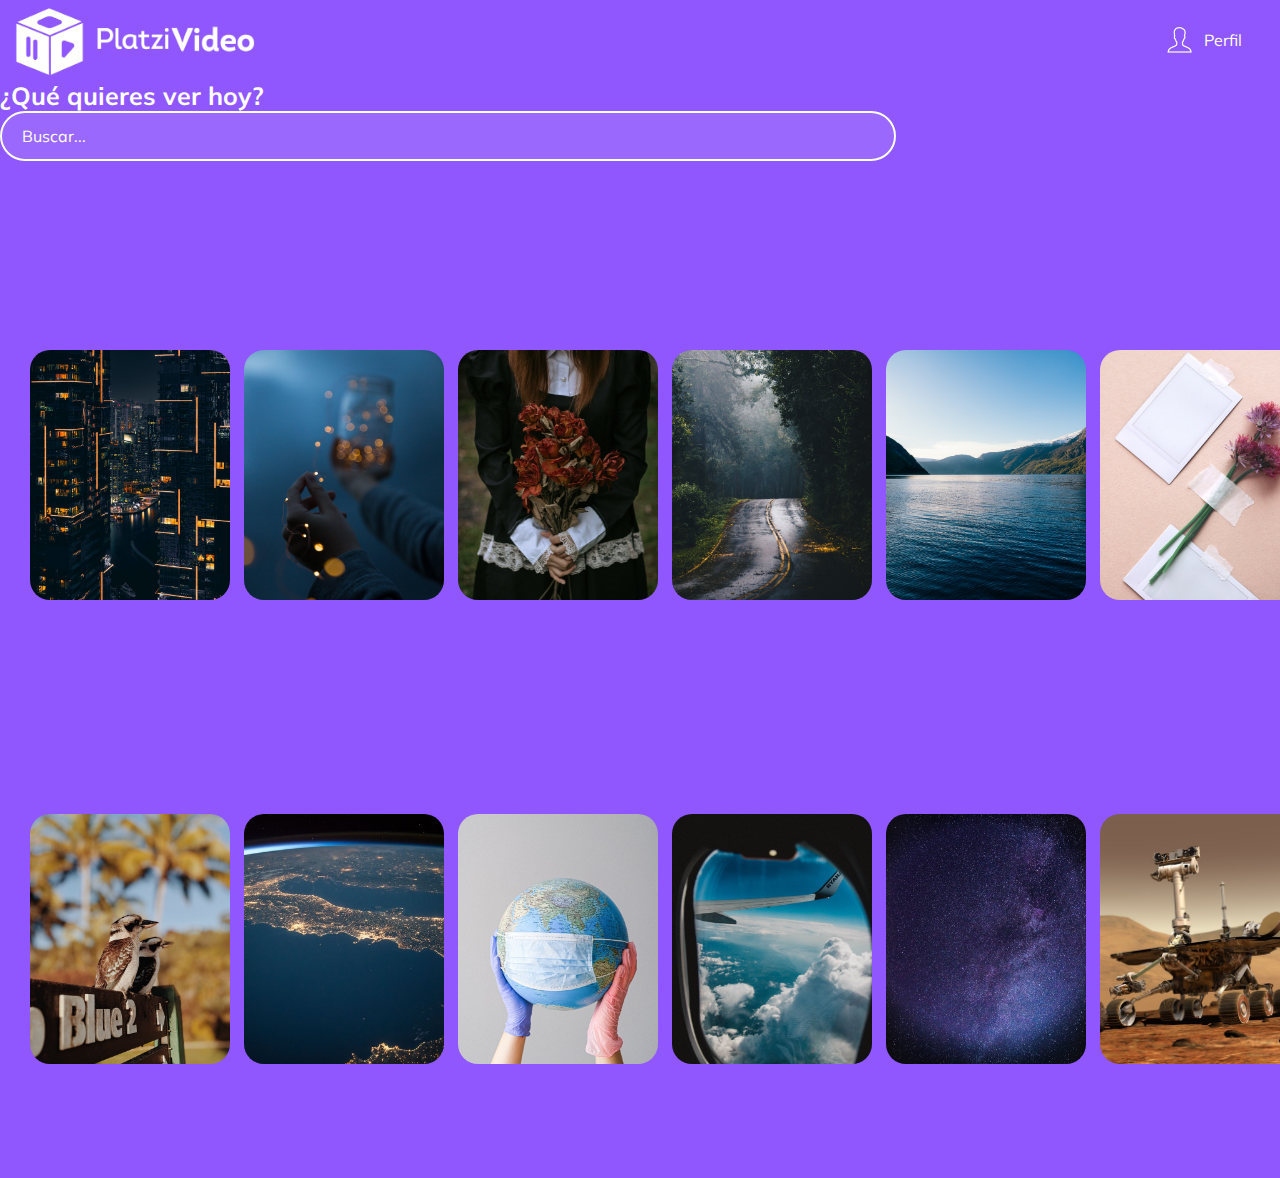
==== html/index.html @ a166f6c9 "first commit" ====
<!DOCTYPE html>
<html lang="en">
  <head>
    <meta charset="UTF-8">
    <meta http-equiv="X-UA-Compatible" content="IE=edge">
    <meta name="viewport" content="width=device-width, initial-scale=1.0">
    <title>Document</title>
    <link rel="stylesheet" href="../css/frontend.css">
    <link rel="preconnect" href="https://fonts.googleapis.com">
    <link href="https://fonts.googleapis.com/css2?family=Mulish:wght@300;500;600&amp;display=swap" rel="stylesheet">
  </head>
  <body></body>
  <header class="header"><img class="header__img" src="../images/logo-platzi-video-BW2.png">
    <div class="header__menu">
      <div class="header__menu--profile"><img src="../images/icons8-usuario-30.png" alt="">
        <p>Perfil</p>
      </div>
      <div class="lista">
        <ul>
          <li><a href="/">Cuenta</a></li>
          <li><a href="/">Cerrar sesión</a></li>
        </ul>
      </div>
    </div>
  </header>
  <section class="main">
    <h2 class="main__title">¿Qué quieres ver hoy?</h2>
    <input class="input" type="text" placeholder="Buscar...">
  </section>
  <section class="carousel">
    <div class="carousel__container">
      <div class="carousel-item"><img class="carousel-item__img" src="../images/edificios.jpg" alt="imagen de cielo"/>
        <div class="carousel-item__details">
          <div><img src="../images/play.png" alt="play"/><img src="../images/mas.png" alt="mas"/></div>
          <p class="carousel-item__details--title">Titulo descriptivo</p>
          <p class="carousel-item__details--subtitle">2019 16+ 114minutos</p>
        </div>
      </div>
      <div class="carousel-item"><img class="carousel-item__img" src="../images/erase.jpg" alt="imagen de libreta"/>
        <div class="carousel-item__details">
          <div><img src="../images/play.png" alt="play"/><img src="../images/mas.png" alt="mas"/></div>
          <p class="carousel-item__details--title">Titulo descriptivo</p>
          <p class="carousel-item__details--subtitle">2019 16+ 114minutos</p>
        </div>
      </div>
      <div class="carousel-item"><img class="carousel-item__img" src="../images/her.jpg" alt="imagen de alberca"/>
        <div class="carousel-item__details">
          <div><img src="../images/play.png" alt="play"/><img src="../images/mas.png" alt="mas"/></div>
          <p class="carousel-item__details--title">Titulo descriptivo</p>
          <p class="carousel-item__details--subtitle">2019 16+ 114minutos</p>
        </div>
      </div>
      <div class="carousel-item"><img class="carousel-item__img" src="../images/street.jpg" alt="imagen de tijeras"/>
        <div class="carousel-item__details">
          <div><img src="../images/play.png" alt="play"/><img src="../images/mas.png" alt="mas"/></div>
          <p class="carousel-item__details--title">Titulo descriptivo</p>
          <p class="carousel-item__details--subtitle">2019 16+ 114minutos</p>
        </div>
      </div>
      <div class="carousel-item"><img class="carousel-item__img" src="../images/montain.jpg" alt="imagen de montañas"/>
        <div class="carousel-item__details">
          <div><img src="../images/play.png" alt="play"/><img src="../images/mas.png" alt="mas"/></div>
          <p class="carousel-item__details--title">Titulo descriptivo</p>
          <p class="carousel-item__details--subtitle">2019 16+ 114minutos</p>
        </div>
      </div>
      <div class="carousel-item"><img class="carousel-item__img" src="../images/flowers.jpg" alt="imagen de flores"/>
        <div class="carousel-item__details">
          <div><img src="../images/play.png" alt="play"/><img src="../images/mas.png" alt="mas"/></div>
          <p class="carousel-item__details--title">Titulo descriptivo</p>
          <p class="carousel-item__details--subtitle">2019 16+ 114minutos</p>
        </div>
      </div>
      <div class="carousel-item"><img class="carousel-item__img" src="../images/street&amp;building.jpg" alt="imagen de edificio nordico"/>
        <div class="carousel-item__details">
          <div><img src="../images/play.png" alt="play"/><img src="../images/mas.png" alt="mas"/></div>
          <p class="carousel-item__details--title">Titulo descriptivo</p>
          <p class="carousel-item__details--subtitle">2019 16+ 114minutos</p>
        </div>
      </div>
    </div>
  </section>
  <section class="carousel">
    <div class="carousel__container">
      <div class="carousel-item"><img class="carousel-item__img" src="../images/bluetooth.jpg" alt="imagen de cielo"/>
        <div class="carousel-item__details">
          <div><img src="../images/play.png" alt="play"/><img src="../images/mas.png" alt="mas"/></div>
          <p class="carousel-item__details--title">Titulo descriptivo</p>
          <p class="carousel-item__details--subtitle">2019 16+ 114minutos</p>
        </div>
      </div>
      <div class="carousel-item"><img class="carousel-item__img" src="../images/italy.jpg" alt="imagen de libreta"/>
        <div class="carousel-item__details">
          <div><img src="../images/play.png" alt="play"/><img src="../images/mas.png" alt="mas"/></div>
          <p class="carousel-item__details--title">Titulo descriptivo</p>
          <p class="carousel-item__details--subtitle">2019 16+ 114minutos</p>
        </div>
      </div>
      <div class="carousel-item"><img class="carousel-item__img" src="../images/mask.jpg" alt="imagen de alberca"/>
        <div class="carousel-item__details">
          <div><img src="../images/play.png" alt="play"/><img src="../images/mas.png" alt="mas"/></div>
          <p class="carousel-item__details--title">Titulo descriptivo</p>
          <p class="carousel-item__details--subtitle">2019 16+ 114minutos</p>
        </div>
      </div>
      <div class="carousel-item"><img class="carousel-item__img" src="../images/plane.jpg" alt="imagen de tijeras"/>
        <div class="carousel-item__details">
          <div><img src="../images/play.png" alt="play"/><img src="../images/mas.png" alt="mas"/></div>
          <p class="carousel-item__details--title">Titulo descriptivo</p>
          <p class="carousel-item__details--subtitle">2019 16+ 114minutos</p>
        </div>
      </div>
      <div class="carousel-item"><img class="carousel-item__img" src="../images/stars.jpg" alt="imagen de montañas"/>
        <div class="carousel-item__details">
          <div><img src="../images/play.png" alt="play"/><img src="../images/mas.png" alt="mas"/></div>
          <p class="carousel-item__details--title">Titulo descriptivo</p>
          <p class="carousel-item__details--subtitle">2019 16+ 114minutos</p>
        </div>
      </div>
      <div class="carousel-item"><img class="carousel-item__img" src="../images/whale.jpg" alt="imagen de flores"/>
        <div class="carousel-item__details">
          <div><img src="../images/play.png" alt="play"/><img src="../images/mas.png" alt="mas"/></div>
          <p class="carousel-item__details--title">Titulo descriptivo</p>
          <p class="carousel-item__details--subtitle">2019 16+ 114minutos</p>
        </div>
      </div>
      <div class="carousel-item"><img class="carousel-item__img" src="../images/sicsors.jpg" alt="imagen de edificio nordico"/>
        <div class="carousel-item__details">
          <div><img src="../images/play.png" alt="play"/><img src="../images/mas.png" alt="mas"/></div>
          <p class="carousel-item__details--title">Titulo descriptivo</p>
          <p class="carousel-item__details--subtitle">2019 16+ 114minutos</p>
        </div>
      </div>
    </div>
  </section>
</html>
---- css/frontend.css ----
* {
  margin: 0;
  -webkit-box-sizing: border-box;
          box-sizing: border-box;
}

body {
  background-color: #8f57fd;
  font-family: "Mulish", sans-serif;
}

.header {
  background-color: #8f57fd;
  width: 100%;
  height: 80px;
  display: -webkit-box;
  display: -ms-flexbox;
  display: flex;
  -webkit-box-pack: justify;
      -ms-flex-pack: justify;
          justify-content: space-between;
  -webkit-box-align: center;
      -ms-flex-align: center;
          align-items: center;
}

.header__img {
  margin-top: 3px;
  margin-left: 10px;
  width: 250px;
}

.header__menu {
  margin-right: 30px;
}
.header__menu--profile {
  display: -webkit-box;
  display: -ms-flexbox;
  display: flex;
  margin-right: 8px;
  -webkit-box-align: center;
      -ms-flex-align: center;
          align-items: center;
  color: #ffffff;
}
.header__menu--profile img {
  margin-right: 10px;
}
.header__menu ul {
  display: none;
  list-style: none;
  padding: 0;
  position: absolute;
  width: 100px;
  text-align: right;
  margin: 0px 0px 0px -14px;
}
.header__menu li {
  margin: 10px 0px;
}
.header__menu li a {
  text-decoration: none;
  color: #ffffff;
}
.header__menu li a:hover {
  text-decoration: underline;
}
.header__menu:hover ul, .header__menu ul:hover {
  display: block;
}

.main {
  height: 170px;
}
.main__title {
  color: #ffffff;
  font-size: 25px;
}

.input {
  background-color: rgba(255, 255, 255, 0.1);
  border: 2px solid #ffffff;
  border-radius: 25px;
  color: #ffffff;
  font-family: "Mulish", sans-serif;
  font-size: 16px;
  height: 50px;
  padding: 0px 20px;
  width: 70%;
  outline: none;
}

::-webkit-input-placeholder {
  color: #ffffff;
}

::-moz-placeholder {
  color: #ffffff;
}

:-ms-input-placeholder {
  color: #ffffff;
}

::-ms-input-placeholder {
  color: #ffffff;
}

::placeholder {
  color: #ffffff;
}

::-webkit-scrollbar {
  display: none;
}

.carousel {
  width: 100%;
  overflow: scroll;
  padding: 30px;
  position: relative;
}
.carousel__container {
  white-space: nowrap;
  margin: 70px 0px;
  padding-bottom: 10px;
}
.carousel-item {
  background-color: palevioletred;
  width: 200px;
  height: 250px;
  border-radius: 20px;
  overflow: hidden;
  margin-right: 10px;
  display: inline-block;
  cursor: pointer;
  -webkit-transition: 450ms all;
  transition: 450ms all;
  -webkit-transform-origin: center left;
          transform-origin: center left;
  position: relative;
}
.carousel-item:hover ~ .carousel-item {
  -webkit-transform: translate3d(100px, 0, 0);
          transform: translate3d(100px, 0, 0);
}
.carousel__container:hover .carousel-item {
  opacity: 0.3;
}
.carousel__container:hover .carousel-item:hover {
  -webkit-transform: scale(1.5);
          transform: scale(1.5);
  opacity: 1;
}
.carousel-item__img {
  width: 200px;
  height: 250px;
  -o-object-fit: cover;
     object-fit: cover;
}
.carousel-item__details {
  background: -webkit-gradient(linear, left bottom, left top, from(rgba(0, 0, 0, 0.9)), to(rgba(0, 0, 0, 0)));
  background: linear-gradient(to top, rgba(0, 0, 0, 0.9) 0%, rgba(0, 0, 0, 0) 100%);
  font-size: 10px;
  opacity: 0;
  -webkit-transition: 450ms opacity;
  transition: 450ms opacity;
  padding: 180px 10px 10px 10px;
  position: absolute;
  top: 0px;
  left: 0;
  right: 0;
  bottom: 0;
}
.carousel-item__details div img {
  width: 25px;
}
.carousel-item__details p {
  color: #ffffff;
}
.carousel-item__details:hover {
  opacity: 1;
}
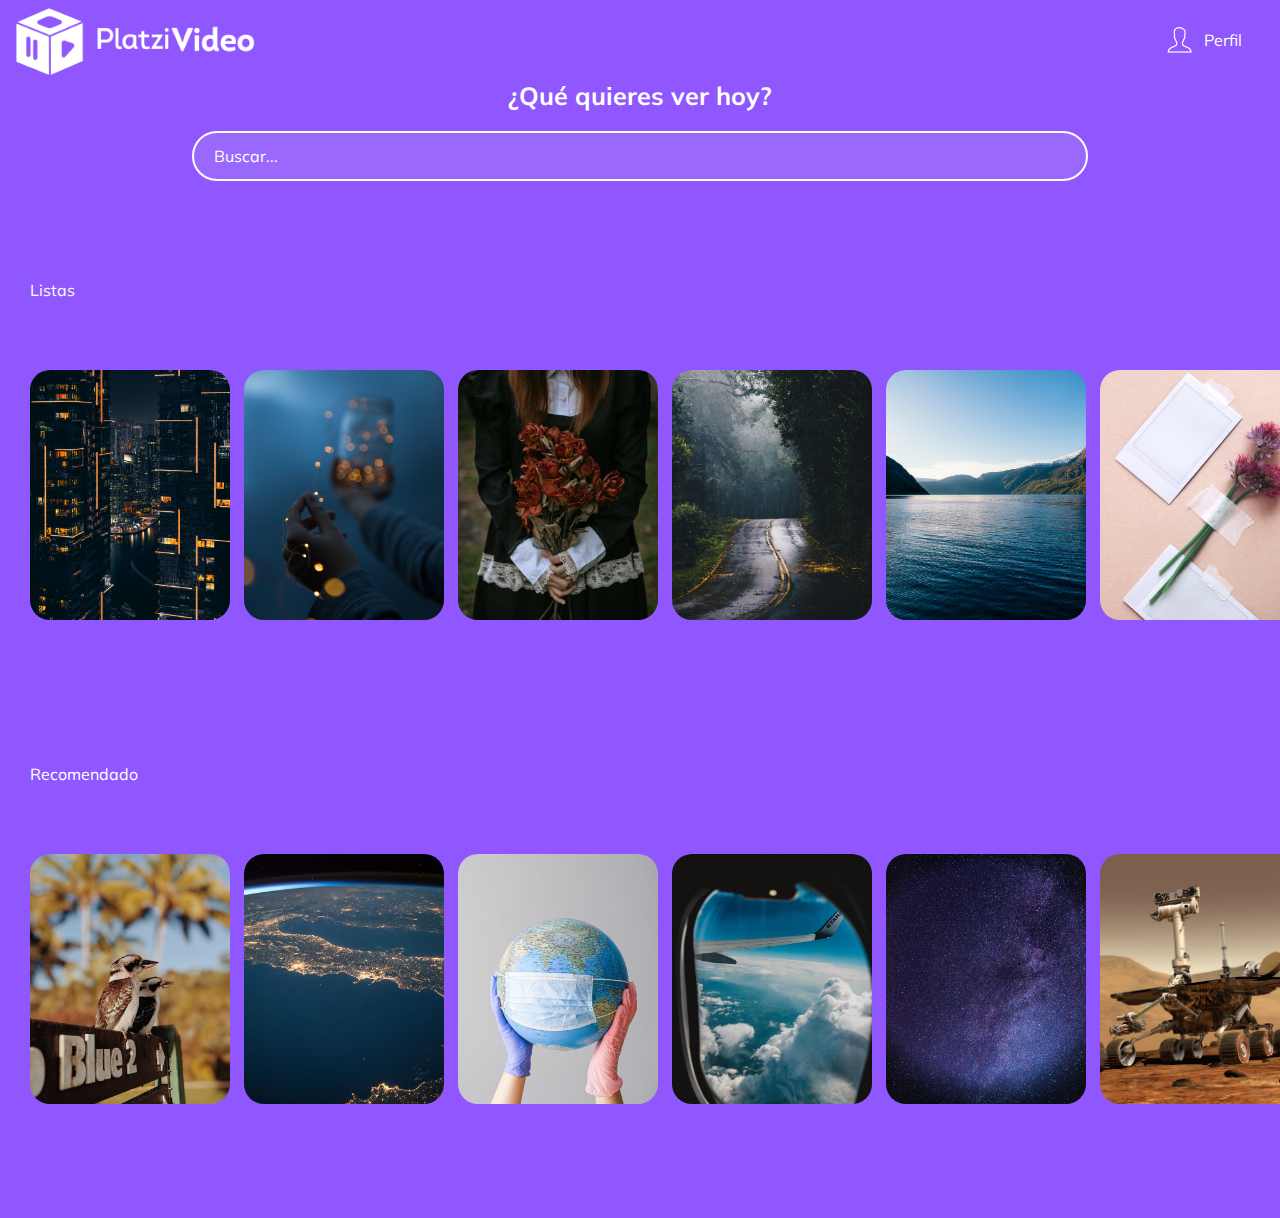
==== commit 39847f70: "center" ====
--- a/html/index.html
+++ b/html/index.html
@@ -27,7 +27,7 @@
     <h2 class="main__title">¿Qué quieres ver hoy?</h2>
     <input class="input" type="text" placeholder="Buscar...">
   </section>
-  <section class="carousel">
+  <section class="carousel"><span>Listas</span>
     <div class="carousel__container">
       <div class="carousel-item"><img class="carousel-item__img" src="../images/edificios.jpg" alt="imagen de cielo"/>
         <div class="carousel-item__details">
@@ -80,7 +80,7 @@
       </div>
     </div>
   </section>
-  <section class="carousel">
+  <section class="carousel"><span>Recomendado</span>
     <div class="carousel__container">
       <div class="carousel-item"><img class="carousel-item__img" src="../images/bluetooth.jpg" alt="imagen de cielo"/>
         <div class="carousel-item__details">
--- a/css/frontend.css
+++ b/css/frontend.css
@@ -71,13 +71,35 @@
 
 .main {
   height: 170px;
+  -webkit-box-pack: center;
+      -ms-flex-pack: center;
+          justify-content: center;
 }
 .main__title {
   color: #ffffff;
   font-size: 25px;
+  margin-bottom: 20px;
+  display: -webkit-box;
+  display: -ms-flexbox;
+  display: flex;
+  -webkit-box-orient: vertical;
+  -webkit-box-direction: normal;
+      -ms-flex-direction: column;
+          flex-direction: column;
+  -webkit-box-pack: center;
+      -ms-flex-pack: center;
+          justify-content: center;
+  -webkit-box-align: center;
+      -ms-flex-align: center;
+          align-items: center;
 }
 
 .input {
+  display: -webkit-box;
+  display: -ms-flexbox;
+  display: flex;
+  -ms-grid-column-align: center;
+      justify-self: center;
   background-color: rgba(255, 255, 255, 0.1);
   border: 2px solid #ffffff;
   border-radius: 25px;
@@ -85,6 +107,7 @@
   font-family: "Mulish", sans-serif;
   font-size: 16px;
   height: 50px;
+  margin: 0 auto;
   padding: 0px 20px;
   width: 70%;
   outline: none;
@@ -119,6 +142,9 @@
   overflow: scroll;
   padding: 30px;
   position: relative;
+}
+.carousel span {
+  color: #ffffff;
 }
 .carousel__container {
   white-space: nowrap;
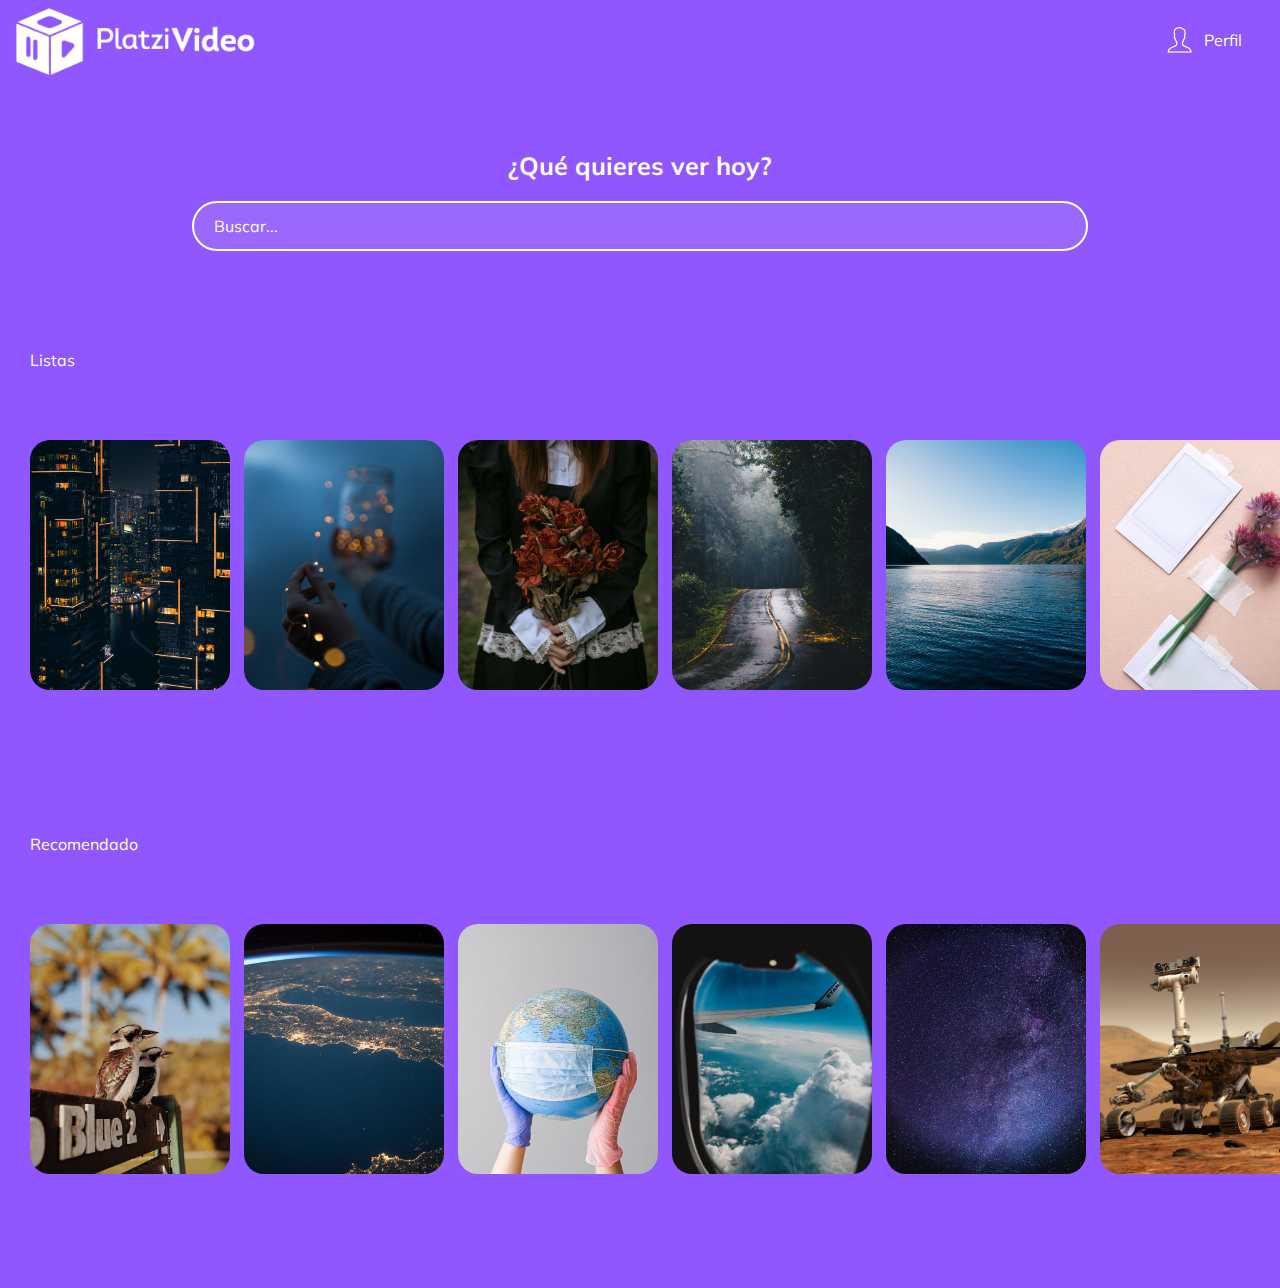
==== commit e2fe8d7d: "fin de proyecto y la pantalla de inicio de siesión" ====
--- a/html/index.html
+++ b/html/index.html
@@ -10,9 +10,9 @@
     <link href="https://fonts.googleapis.com/css2?family=Mulish:wght@300;500;600&amp;display=swap" rel="stylesheet">
   </head>
   <body></body>
-  <header class="header"><img class="header__img" src="../images/logo-platzi-video-BW2.png">
+  <header class="header__purpura"><img class="header__img" src="../images/logo-platzi-video-BW2.png"/>
     <div class="header__menu">
-      <div class="header__menu--profile"><img src="../images/icons8-usuario-30.png" alt="">
+      <div class="header__menu--profile"><img src="../images/icons8-usuario-30.png" alt=""/>
         <p>Perfil</p>
       </div>
       <div class="lista">
--- a/css/frontend.css
+++ b/css/frontend.css
@@ -9,8 +9,23 @@
   font-family: "Mulish", sans-serif;
 }
 
-.header {
+.header__purpura {
   background-color: #8f57fd;
+  width: 100%;
+  height: 80px;
+  display: -webkit-box;
+  display: -ms-flexbox;
+  display: flex;
+  -webkit-box-pack: justify;
+      -ms-flex-pack: justify;
+          justify-content: space-between;
+  -webkit-box-align: center;
+      -ms-flex-align: center;
+          align-items: center;
+}
+
+.header__verde {
+  background-color: #21c08b;
   width: 100%;
   height: 80px;
   display: -webkit-box;
@@ -70,6 +85,7 @@
 }
 
 .main {
+  margin-top: 70px;
   height: 170px;
   -webkit-box-pack: center;
       -ms-flex-pack: center;
@@ -206,4 +222,154 @@
 }
 .carousel-item__details:hover {
   opacity: 1;
+}
+
+.login {
+  background: -webkit-gradient(linear, left top, left bottom, from(#21c08b), to(#8f57fd));
+  background: linear-gradient(#21c08b, #8f57fd);
+  display: -webkit-box;
+  display: -ms-flexbox;
+  display: flex;
+  -webkit-box-align: center;
+      -ms-flex-align: center;
+          align-items: center;
+  -webkit-box-pack: center;
+      -ms-flex-pack: center;
+          justify-content: center;
+  -webkit-box-orient: vertical;
+  -webkit-box-direction: normal;
+      -ms-flex-direction: column;
+          flex-direction: column;
+  padding: 0px 30px;
+  min-height: calc(80vh - 200px);
+  min-width: 30%;
+}
+.login__container {
+  background-color: rgba(255, 255, 255, 0.1);
+  border: 2px solid #ffffff;
+  border-radius: 40px;
+  color: #ffffff;
+  padding: 60px 68px 40px;
+  min-height: 700px;
+  width: 400px;
+  display: -webkit-box;
+  display: -ms-flexbox;
+  display: flex;
+  -webkit-box-orient: vertical;
+  -webkit-box-direction: normal;
+      -ms-flex-direction: column;
+          flex-direction: column;
+  -ms-flex-pack: distribute;
+      justify-content: space-around;
+}
+.login__container--form {
+  display: -webkit-box;
+  display: -ms-flexbox;
+  display: flex;
+  -webkit-box-orient: vertical;
+  -webkit-box-direction: normal;
+      -ms-flex-direction: column;
+          flex-direction: column;
+}
+.login__container--form label {
+  font-size: 14px;
+}
+.login__container--remember-me {
+  color: #ffffff;
+  display: -webkit-box;
+  display: -ms-flexbox;
+  display: flex;
+  -webkit-box-pack: justify;
+      -ms-flex-pack: justify;
+          justify-content: space-between;
+  margin-top: 10px;
+}
+.login__container--remember-me span {
+  margin-left: 5px;
+}
+.login__container--remember-me a {
+  color: #ffffff;
+  font-size: 14px;
+  text-decoration: none;
+}
+.login__container--remember-me a:hover {
+  text-decoration: underline;
+}
+.login__container--social-media > div {
+  display: -webkit-box;
+  display: -ms-flexbox;
+  display: flex;
+  -webkit-box-align: center;
+      -ms-flex-align: center;
+          align-items: center;
+  font-size: 14px;
+  margin-bottom: 10px;
+}
+.login__container--social-media > div > img {
+  width: 30px;
+  margin-right: 10px;
+}
+.login__container--register {
+  font-size: 14px;
+}
+.login__container--register a {
+  font-size: 17px;
+  text-decoration: none;
+  color: #ffffff;
+  margin-left: 5px;
+  font-weight: bold;
+}
+.login__container--register a:hover {
+  text-decoration: underline;
+}
+
+.input__login {
+  background-color: transparent;
+  border-bottom: 2px solid #ffffff;
+  border-top: 0px;
+  border-left: 0px;
+  border-right: 0px;
+  font-size: 16px;
+  font-family: "Mulish", sans-serif;
+  margin-bottom: 20px;
+  padding: 0px 20px;
+  outline: none;
+  color: #ffffff;
+  height: 50px;
+}
+
+.button {
+  background-color: rgba(255, 255, 255, 0.2);
+  border: none;
+  border-radius: 25px;
+  color: #ffffff;
+  cursor: pointer;
+  font-size: 16px;
+  font-weight: bold;
+  font-family: "Mulish", sans-serif;
+  height: 50px;
+  letter-spacing: 1px;
+  margin: 10px 0px;
+}
+
+.footer {
+  display: -webkit-box;
+  display: -ms-flexbox;
+  display: flex;
+  -webkit-box-align: center;
+      -ms-flex-align: center;
+          align-items: center;
+  height: 100px;
+  width: 100%;
+  background-color: #8f57fd;
+}
+.footer a {
+  color: #ffffff;
+  cursor: pointer;
+  font-size: 14px;
+  padding-left: 30px;
+  text-decoration: none;
+}
+.footer a:hover {
+  text-decoration: underline;
 }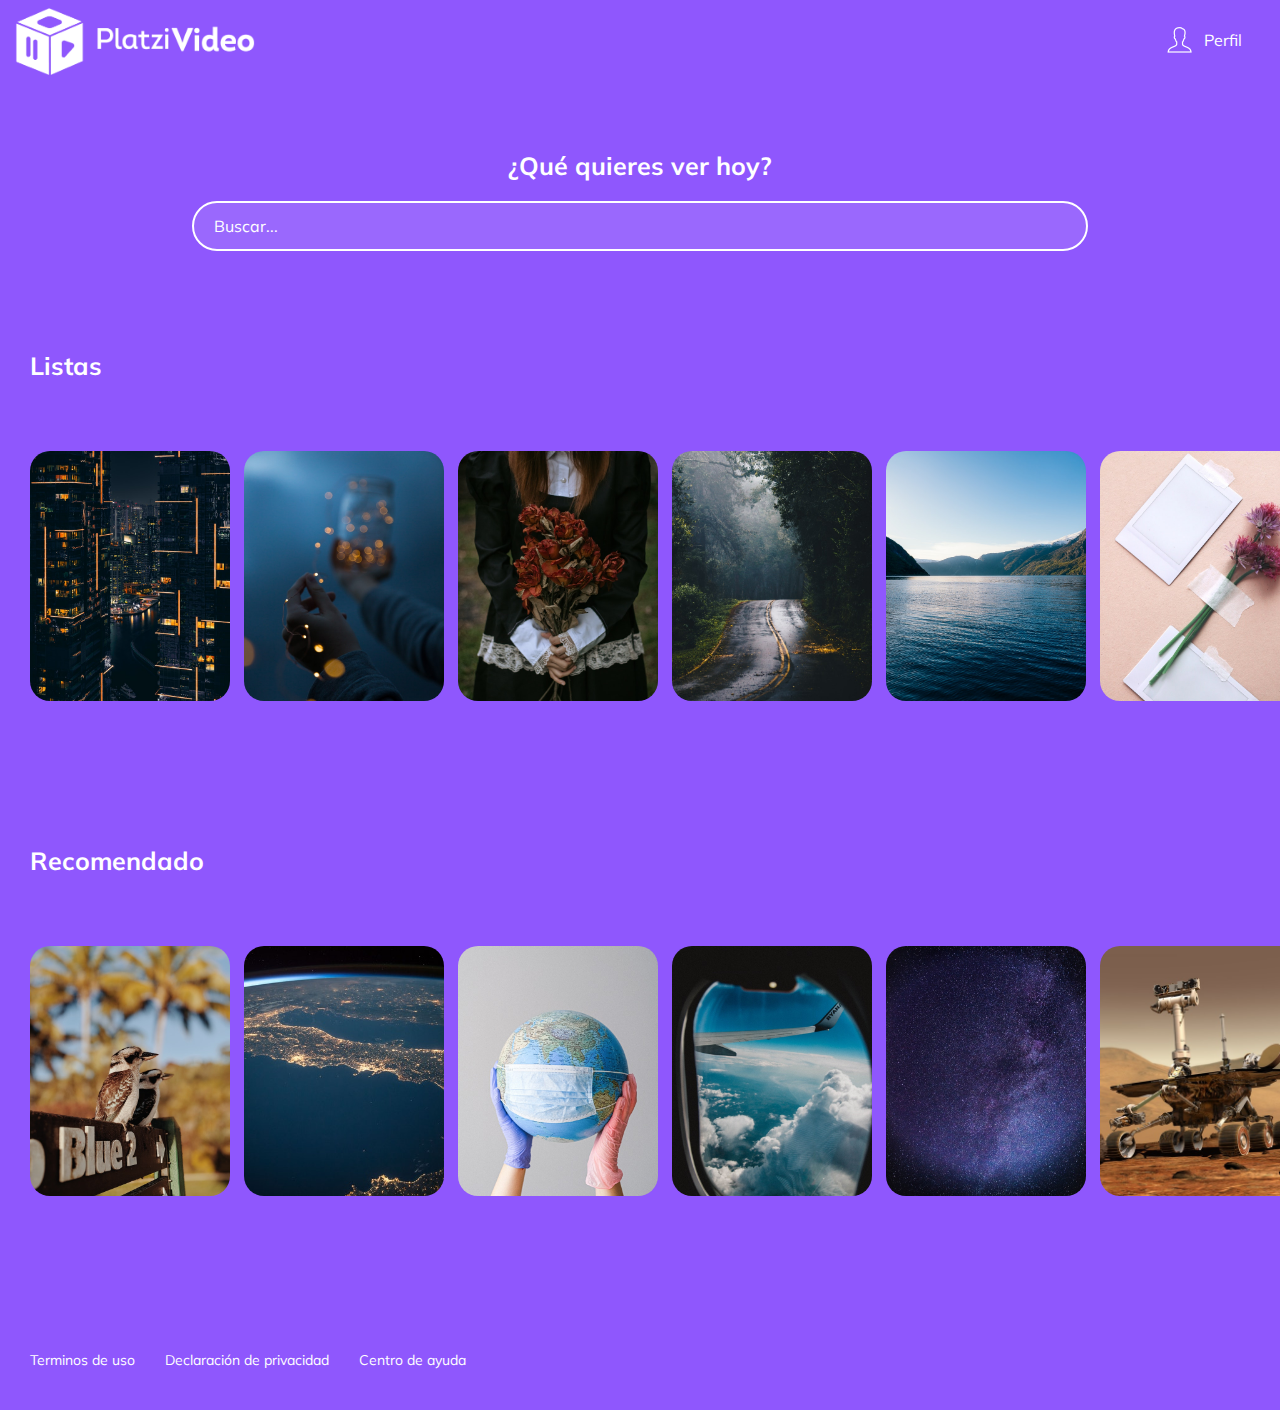
==== commit 76d35e1e: "finalizacion y creacion de pagina not found" ====
--- a/html/index.html
+++ b/html/index.html
@@ -4,21 +4,21 @@
     <meta charset="UTF-8">
     <meta http-equiv="X-UA-Compatible" content="IE=edge">
     <meta name="viewport" content="width=device-width, initial-scale=1.0">
-    <title>Document</title>
+    <title>Platzi Video</title>
     <link rel="stylesheet" href="../css/frontend.css">
     <link rel="preconnect" href="https://fonts.googleapis.com">
     <link href="https://fonts.googleapis.com/css2?family=Mulish:wght@300;500;600&amp;display=swap" rel="stylesheet">
   </head>
   <body></body>
-  <header class="header__purpura"><img class="header__img" src="../images/logo-platzi-video-BW2.png"/>
+  <header class="header header__purpura"><img class="header__img" tabindex="0" src="../images/logo-platzi-video-BW2.png"/>
     <div class="header__menu">
       <div class="header__menu--profile"><img src="../images/icons8-usuario-30.png" alt=""/>
         <p>Perfil</p>
       </div>
       <div class="lista">
         <ul>
-          <li><a href="/">Cuenta</a></li>
-          <li><a href="/">Cerrar sesión</a></li>
+          <li><a href="./not-found.html">Cuenta</a></li>
+          <li><a href="./login.html">Cerrar sesión</a></li>
         </ul>
       </div>
     </div>
@@ -27,7 +27,8 @@
     <h2 class="main__title">¿Qué quieres ver hoy?</h2>
     <input class="input" type="text" placeholder="Buscar...">
   </section>
-  <section class="carousel"><span>Listas</span>
+  <section class="carousel">
+    <h2>Listas</h2>
     <div class="carousel__container">
       <div class="carousel-item"><img class="carousel-item__img" src="../images/edificios.jpg" alt="imagen de cielo"/>
         <div class="carousel-item__details">
@@ -80,7 +81,8 @@
       </div>
     </div>
   </section>
-  <section class="carousel"><span>Recomendado</span>
+  <section class="carousel">
+    <h2>Recomendado</h2>
     <div class="carousel__container">
       <div class="carousel-item"><img class="carousel-item__img" src="../images/bluetooth.jpg" alt="imagen de cielo"/>
         <div class="carousel-item__details">
@@ -133,4 +135,5 @@
       </div>
     </div>
   </section>
+  <footer class="footer"><a href="./not-found.html">Terminos de uso</a><a href="./not-found.html">Declaración de privacidad</a><a href="./not-found.html">Centro de ayuda</a></footer>
 </html>--- a/css/frontend.css
+++ b/css/frontend.css
@@ -1,3 +1,5 @@
+/* Media Queries Mixin
+**********************/
 * {
   margin: 0;
   -webkit-box-sizing: border-box;
@@ -37,6 +39,9 @@
   -webkit-box-align: center;
       -ms-flex-align: center;
           align-items: center;
+}
+.header__verde .header__menu--profile {
+  display: none;
 }
 
 .header__img {
@@ -149,18 +154,18 @@
   color: #ffffff;
 }
 
-::-webkit-scrollbar {
-  display: none;
-}
-
+/*::-webkit-scrollbar{
+    display: none;
+}*/
 .carousel {
   width: 100%;
   overflow: scroll;
   padding: 30px;
   position: relative;
 }
-.carousel span {
-  color: #ffffff;
+.carousel h2 {
+  color: #ffffff;
+  font-size: 25px;
 }
 .carousel__container {
   white-space: nowrap;
@@ -282,10 +287,14 @@
   -webkit-box-pack: justify;
       -ms-flex-pack: justify;
           justify-content: space-between;
+  -webkit-box-align: center;
+      -ms-flex-align: center;
+          align-items: center;
   margin-top: 10px;
 }
 .login__container--remember-me span {
-  margin-left: 5px;
+  margin: 0px 6px;
+  font-size: 16px;
 }
 .login__container--remember-me a {
   color: #ffffff;
@@ -312,14 +321,14 @@
 .login__container--register {
   font-size: 14px;
 }
-.login__container--register a {
+.login__container--register-link, .iniciar-sesion {
   font-size: 17px;
   text-decoration: none;
   color: #ffffff;
   margin-left: 5px;
   font-weight: bold;
 }
-.login__container--register a:hover {
+.login__container--register-link:hover, .iniciar-sesion:hover {
   text-decoration: underline;
 }
 
@@ -339,6 +348,16 @@
 }
 
 .button {
+  display: -webkit-box;
+  display: -ms-flexbox;
+  display: flex;
+  -webkit-box-pack: center;
+      -ms-flex-pack: center;
+          justify-content: center;
+  -webkit-box-align: center;
+      -ms-flex-align: center;
+          align-items: center;
+  text-decoration: none;
   background-color: rgba(255, 255, 255, 0.2);
   border: none;
   border-radius: 25px;
@@ -372,4 +391,120 @@
 }
 .footer a:hover {
   text-decoration: underline;
+}
+
+.iniciar-sesion {
+  display: inline-block;
+  margin: 0 auto;
+}
+
+@media only screen and (max-width: 600px) {
+  .login__container {
+    background-color: transparent;
+    border: none;
+    padding: 0px;
+    width: 100%;
+  }
+
+  .footer {
+    -webkit-box-align: start;
+        -ms-flex-align: start;
+            align-items: flex-start;
+    -webkit-box-orient: vertical;
+    -webkit-box-direction: normal;
+        -ms-flex-direction: column;
+            flex-direction: column;
+  }
+}
+.log-404 {
+  background: -webkit-gradient(linear, left top, left bottom, from(#21c08b), to(#8f57fd));
+  background: linear-gradient(#21c08b, #8f57fd);
+  display: -webkit-box;
+  display: -ms-flexbox;
+  display: flex;
+  -webkit-box-align: center;
+      -ms-flex-align: center;
+          align-items: center;
+  -webkit-box-pack: center;
+      -ms-flex-pack: center;
+          justify-content: center;
+  -webkit-box-orient: vertical;
+  -webkit-box-direction: normal;
+      -ms-flex-direction: column;
+          flex-direction: column;
+  padding: 0px 30px;
+  height: 400px;
+  min-width: 30%;
+}
+.log-404__container {
+  background-color: rgba(255, 255, 255, 0.1);
+  border: 2px solid #ffffff;
+  border-radius: 40px;
+  color: #ffffff;
+  padding: 60px 68px 40px;
+  min-height: 300px;
+  width: 400px;
+  display: -webkit-box;
+  display: -ms-flexbox;
+  display: flex;
+  -webkit-box-orient: vertical;
+  -webkit-box-direction: normal;
+      -ms-flex-direction: column;
+          flex-direction: column;
+  -ms-flex-pack: distribute;
+      justify-content: space-around;
+}
+
+.text {
+  text-align: center;
+  margin-top: 56px;
+  color: #fff;
+  font-size: 1em;
+  font-family: sans-serif;
+  text-transform: uppercase;
+}
+
+.animated {
+  -webkit-animation-duration: 2.5s;
+          animation-duration: 2.5s;
+  -webkit-animation-fill-mode: both;
+          animation-fill-mode: both;
+  -webkit-animation-iteration-count: infinite;
+          animation-iteration-count: infinite;
+}
+
+@-webkit-keyframes pulse {
+  0% {
+    -webkit-transform: scale(1);
+            transform: scale(1);
+  }
+  50% {
+    -webkit-transform: scale(1.1);
+            transform: scale(1.1);
+  }
+  100% {
+    -webkit-transform: scale(1);
+            transform: scale(1);
+  }
+}
+
+@keyframes pulse {
+  0% {
+    -webkit-transform: scale(1);
+            transform: scale(1);
+  }
+  50% {
+    -webkit-transform: scale(1.1);
+            transform: scale(1.1);
+  }
+  100% {
+    -webkit-transform: scale(1);
+            transform: scale(1);
+  }
+}
+.pulse {
+  -webkit-animation-name: pulse;
+          animation-name: pulse;
+  -webkit-animation-duration: 1s;
+          animation-duration: 1s;
 }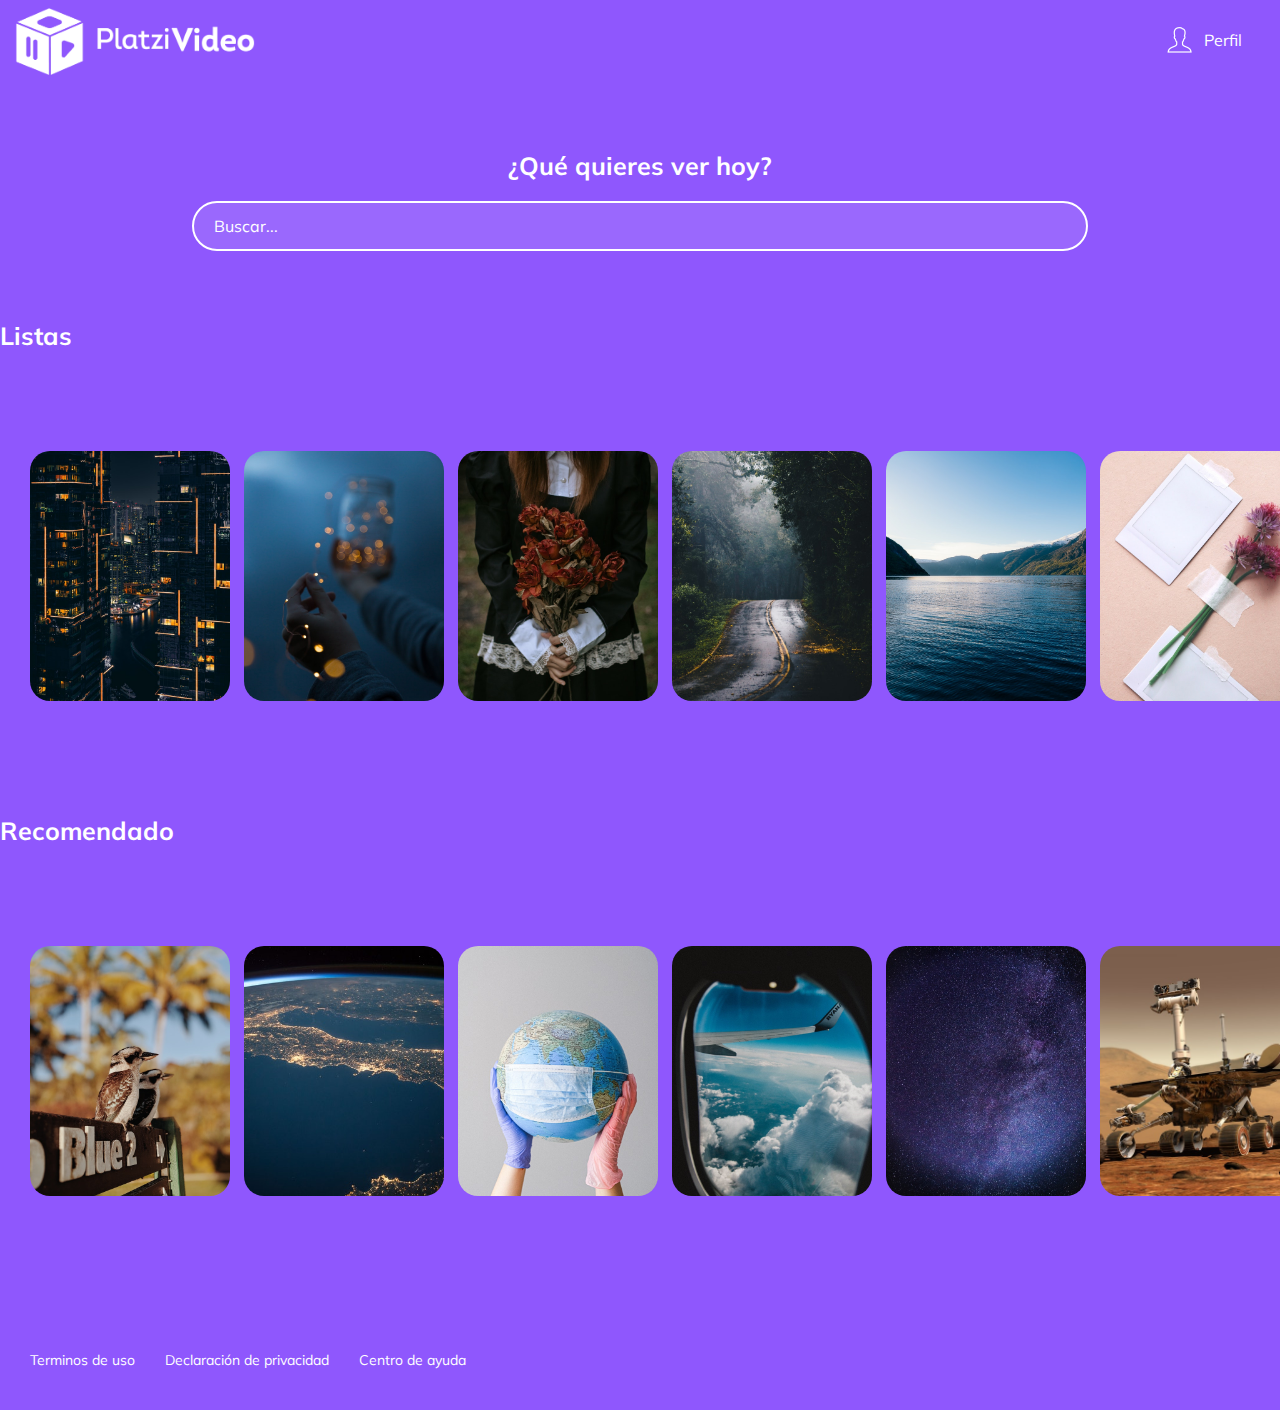
==== commit bef0aa9d: "programacion del boton atras y error del main" ====
--- a/html/index.html
+++ b/html/index.html
@@ -1,5 +1,5 @@
 <!DOCTYPE html>
-<html lang="en">
+<html lang="es">
   <head>
     <meta charset="UTF-8">
     <meta http-equiv="X-UA-Compatible" content="IE=edge">
@@ -9,131 +9,132 @@
     <link rel="preconnect" href="https://fonts.googleapis.com">
     <link href="https://fonts.googleapis.com/css2?family=Mulish:wght@300;500;600&amp;display=swap" rel="stylesheet">
   </head>
-  <body></body>
-  <header class="header header__purpura"><img class="header__img" tabindex="0" src="../images/logo-platzi-video-BW2.png"/>
-    <div class="header__menu">
-      <div class="header__menu--profile"><img src="../images/icons8-usuario-30.png" alt=""/>
-        <p>Perfil</p>
-      </div>
-      <div class="lista">
-        <ul>
-          <li><a href="./not-found.html">Cuenta</a></li>
-          <li><a href="./login.html">Cerrar sesión</a></li>
-        </ul>
-      </div>
-    </div>
-  </header>
-  <section class="main">
-    <h2 class="main__title">¿Qué quieres ver hoy?</h2>
-    <input class="input" type="text" placeholder="Buscar...">
-  </section>
-  <section class="carousel">
-    <h2>Listas</h2>
-    <div class="carousel__container">
-      <div class="carousel-item"><img class="carousel-item__img" src="../images/edificios.jpg" alt="imagen de cielo"/>
-        <div class="carousel-item__details">
-          <div><img src="../images/play.png" alt="play"/><img src="../images/mas.png" alt="mas"/></div>
-          <p class="carousel-item__details--title">Titulo descriptivo</p>
-          <p class="carousel-item__details--subtitle">2019 16+ 114minutos</p>
+  <body class="pricipal">
+    <header class="header header__purpura"><img class="header__img" tabindex="0" src="../images/logo-platzi-video-BW2.png"/>
+      <div class="header__menu">
+        <div class="header__menu--profile"><img src="../images/icons8-usuario-30.png" alt=""/>
+          <p>Perfil</p>
+        </div>
+        <div class="lista">
+          <ul>
+            <li><a href="./not-found.html">Cuenta</a></li>
+            <li><a href="./login.html">Cerrar sesión</a></li>
+          </ul>
         </div>
       </div>
-      <div class="carousel-item"><img class="carousel-item__img" src="../images/erase.jpg" alt="imagen de libreta"/>
-        <div class="carousel-item__details">
-          <div><img src="../images/play.png" alt="play"/><img src="../images/mas.png" alt="mas"/></div>
-          <p class="carousel-item__details--title">Titulo descriptivo</p>
-          <p class="carousel-item__details--subtitle">2019 16+ 114minutos</p>
+    </header>
+    <section class="main">
+      <h2 class="main__title">¿Qué quieres ver hoy?</h2>
+      <input class="input" type="text" placeholder="Buscar...">
+    </section>
+    <h2 class="title">Listas</h2>
+    <section class="carousel">
+      <div class="carousel__container">
+        <div class="carousel-item"><img class="carousel-item__img" src="../images/edificios.jpg" alt="imagen de cielo"/>
+          <div class="carousel-item__details">
+            <div><img src="../images/play.png" alt="play"/><img src="../images/mas.png" alt="mas"/></div>
+            <p class="carousel-item__details--title">Titulo descriptivo</p>
+            <p class="carousel-item__details--subtitle">2019 16+ 114 minutos</p>
+          </div>
+        </div>
+        <div class="carousel-item"><img class="carousel-item__img" src="../images/erase.jpg" alt="imagen de libreta"/>
+          <div class="carousel-item__details">
+            <div><img src="../images/play.png" alt="play"/><img src="../images/mas.png" alt="mas"/></div>
+            <p class="carousel-item__details--title">Titulo descriptivo</p>
+            <p class="carousel-item__details--subtitle">2019 16+ 114 minutos</p>
+          </div>
+        </div>
+        <div class="carousel-item"><img class="carousel-item__img" src="../images/her.jpg" alt="imagen de alberca"/>
+          <div class="carousel-item__details">
+            <div><img src="../images/play.png" alt="play"/><img src="../images/mas.png" alt="mas"/></div>
+            <p class="carousel-item__details--title">Titulo descriptivo</p>
+            <p class="carousel-item__details--subtitle">2019 16+ 114 minutos</p>
+          </div>
+        </div>
+        <div class="carousel-item"><img class="carousel-item__img" src="../images/street.jpg" alt="imagen de tijeras"/>
+          <div class="carousel-item__details">
+            <div><img src="../images/play.png" alt="play"/><img src="../images/mas.png" alt="mas"/></div>
+            <p class="carousel-item__details--title">Titulo descriptivo</p>
+            <p class="carousel-item__details--subtitle">2019 16+ 114 minutos</p>
+          </div>
+        </div>
+        <div class="carousel-item"><img class="carousel-item__img" src="../images/montain.jpg" alt="imagen de montañas"/>
+          <div class="carousel-item__details">
+            <div><img src="../images/play.png" alt="play"/><img src="../images/mas.png" alt="mas"/></div>
+            <p class="carousel-item__details--title">Titulo descriptivo</p>
+            <p class="carousel-item__details--subtitle">2019 16+ 114 minutos</p>
+          </div>
+        </div>
+        <div class="carousel-item"><img class="carousel-item__img" src="../images/flowers.jpg" alt="imagen de flores"/>
+          <div class="carousel-item__details">
+            <div><img src="../images/play.png" alt="play"/><img src="../images/mas.png" alt="mas"/></div>
+            <p class="carousel-item__details--title">Titulo descriptivo</p>
+            <p class="carousel-item__details--subtitle">2019 16+ 114 minutos</p>
+          </div>
+        </div>
+        <div class="carousel-item"><img class="carousel-item__img" src="../images/street&amp;building.jpg" alt="imagen de edificio nordico"/>
+          <div class="carousel-item__details">
+            <div><img src="../images/play.png" alt="play"/><img src="../images/mas.png" alt="mas"/></div>
+            <p class="carousel-item__details--title">Titulo descriptivo</p>
+            <p class="carousel-item__details--subtitle">2019 16+ 114 minutos</p>
+          </div>
         </div>
       </div>
-      <div class="carousel-item"><img class="carousel-item__img" src="../images/her.jpg" alt="imagen de alberca"/>
-        <div class="carousel-item__details">
-          <div><img src="../images/play.png" alt="play"/><img src="../images/mas.png" alt="mas"/></div>
-          <p class="carousel-item__details--title">Titulo descriptivo</p>
-          <p class="carousel-item__details--subtitle">2019 16+ 114minutos</p>
+    </section>
+    <h2 class="title">Recomendado</h2>
+    <section class="carousel">
+      <div class="carousel__container">
+        <div class="carousel-item"><img class="carousel-item__img" src="../images/bluetooth.jpg" alt="imagen de cielo"/>
+          <div class="carousel-item__details">
+            <div><img src="../images/play.png" alt="play"/><img src="../images/mas.png" alt="mas"/></div>
+            <p class="carousel-item__details--title">Titulo descriptivo</p>
+            <p class="carousel-item__details--subtitle">2019 16+ 114 minutos</p>
+          </div>
+        </div>
+        <div class="carousel-item"><img class="carousel-item__img" src="../images/italy.jpg" alt="imagen de libreta"/>
+          <div class="carousel-item__details">
+            <div><img src="../images/play.png" alt="play"/><img src="../images/mas.png" alt="mas"/></div>
+            <p class="carousel-item__details--title">Titulo descriptivo</p>
+            <p class="carousel-item__details--subtitle">2019 16+ 114 minutos</p>
+          </div>
+        </div>
+        <div class="carousel-item"><img class="carousel-item__img" src="../images/mask.jpg" alt="imagen de alberca"/>
+          <div class="carousel-item__details">
+            <div><img src="../images/play.png" alt="play"/><img src="../images/mas.png" alt="mas"/></div>
+            <p class="carousel-item__details--title">Titulo descriptivo</p>
+            <p class="carousel-item__details--subtitle">2019 16+ 114 minutos</p>
+          </div>
+        </div>
+        <div class="carousel-item"><img class="carousel-item__img" src="../images/plane.jpg" alt="imagen de tijeras"/>
+          <div class="carousel-item__details">
+            <div><img src="../images/play.png" alt="play"/><img src="../images/mas.png" alt="mas"/></div>
+            <p class="carousel-item__details--title">Titulo descriptivo</p>
+            <p class="carousel-item__details--subtitle">2019 16+ 114 minutos</p>
+          </div>
+        </div>
+        <div class="carousel-item"><img class="carousel-item__img" src="../images/stars.jpg" alt="imagen de montañas"/>
+          <div class="carousel-item__details">
+            <div><img src="../images/play.png" alt="play"/><img src="../images/mas.png" alt="mas"/></div>
+            <p class="carousel-item__details--title">Titulo descriptivo</p>
+            <p class="carousel-item__details--subtitle">2019 16+ 114 minutos</p>
+          </div>
+        </div>
+        <div class="carousel-item"><img class="carousel-item__img" src="../images/whale.jpg" alt="imagen de flores"/>
+          <div class="carousel-item__details">
+            <div><img src="../images/play.png" alt="play"/><img src="../images/mas.png" alt="mas"/></div>
+            <p class="carousel-item__details--title">Titulo descriptivo</p>
+            <p class="carousel-item__details--subtitle">2019 16+ 114 minutos</p>
+          </div>
+        </div>
+        <div class="carousel-item"><img class="carousel-item__img" src="../images/sicsors.jpg" alt="imagen de edificio nordico"/>
+          <div class="carousel-item__details">
+            <div><img src="../images/play.png" alt="play"/><img src="../images/mas.png" alt="mas"/></div>
+            <p class="carousel-item__details--title">Titulo descriptivo</p>
+            <p class="carousel-item__details--subtitle">2019 16+ 114 minutos</p>
+          </div>
         </div>
       </div>
-      <div class="carousel-item"><img class="carousel-item__img" src="../images/street.jpg" alt="imagen de tijeras"/>
-        <div class="carousel-item__details">
-          <div><img src="../images/play.png" alt="play"/><img src="../images/mas.png" alt="mas"/></div>
-          <p class="carousel-item__details--title">Titulo descriptivo</p>
-          <p class="carousel-item__details--subtitle">2019 16+ 114minutos</p>
-        </div>
-      </div>
-      <div class="carousel-item"><img class="carousel-item__img" src="../images/montain.jpg" alt="imagen de montañas"/>
-        <div class="carousel-item__details">
-          <div><img src="../images/play.png" alt="play"/><img src="../images/mas.png" alt="mas"/></div>
-          <p class="carousel-item__details--title">Titulo descriptivo</p>
-          <p class="carousel-item__details--subtitle">2019 16+ 114minutos</p>
-        </div>
-      </div>
-      <div class="carousel-item"><img class="carousel-item__img" src="../images/flowers.jpg" alt="imagen de flores"/>
-        <div class="carousel-item__details">
-          <div><img src="../images/play.png" alt="play"/><img src="../images/mas.png" alt="mas"/></div>
-          <p class="carousel-item__details--title">Titulo descriptivo</p>
-          <p class="carousel-item__details--subtitle">2019 16+ 114minutos</p>
-        </div>
-      </div>
-      <div class="carousel-item"><img class="carousel-item__img" src="../images/street&amp;building.jpg" alt="imagen de edificio nordico"/>
-        <div class="carousel-item__details">
-          <div><img src="../images/play.png" alt="play"/><img src="../images/mas.png" alt="mas"/></div>
-          <p class="carousel-item__details--title">Titulo descriptivo</p>
-          <p class="carousel-item__details--subtitle">2019 16+ 114minutos</p>
-        </div>
-      </div>
-    </div>
-  </section>
-  <section class="carousel">
-    <h2>Recomendado</h2>
-    <div class="carousel__container">
-      <div class="carousel-item"><img class="carousel-item__img" src="../images/bluetooth.jpg" alt="imagen de cielo"/>
-        <div class="carousel-item__details">
-          <div><img src="../images/play.png" alt="play"/><img src="../images/mas.png" alt="mas"/></div>
-          <p class="carousel-item__details--title">Titulo descriptivo</p>
-          <p class="carousel-item__details--subtitle">2019 16+ 114minutos</p>
-        </div>
-      </div>
-      <div class="carousel-item"><img class="carousel-item__img" src="../images/italy.jpg" alt="imagen de libreta"/>
-        <div class="carousel-item__details">
-          <div><img src="../images/play.png" alt="play"/><img src="../images/mas.png" alt="mas"/></div>
-          <p class="carousel-item__details--title">Titulo descriptivo</p>
-          <p class="carousel-item__details--subtitle">2019 16+ 114minutos</p>
-        </div>
-      </div>
-      <div class="carousel-item"><img class="carousel-item__img" src="../images/mask.jpg" alt="imagen de alberca"/>
-        <div class="carousel-item__details">
-          <div><img src="../images/play.png" alt="play"/><img src="../images/mas.png" alt="mas"/></div>
-          <p class="carousel-item__details--title">Titulo descriptivo</p>
-          <p class="carousel-item__details--subtitle">2019 16+ 114minutos</p>
-        </div>
-      </div>
-      <div class="carousel-item"><img class="carousel-item__img" src="../images/plane.jpg" alt="imagen de tijeras"/>
-        <div class="carousel-item__details">
-          <div><img src="../images/play.png" alt="play"/><img src="../images/mas.png" alt="mas"/></div>
-          <p class="carousel-item__details--title">Titulo descriptivo</p>
-          <p class="carousel-item__details--subtitle">2019 16+ 114minutos</p>
-        </div>
-      </div>
-      <div class="carousel-item"><img class="carousel-item__img" src="../images/stars.jpg" alt="imagen de montañas"/>
-        <div class="carousel-item__details">
-          <div><img src="../images/play.png" alt="play"/><img src="../images/mas.png" alt="mas"/></div>
-          <p class="carousel-item__details--title">Titulo descriptivo</p>
-          <p class="carousel-item__details--subtitle">2019 16+ 114minutos</p>
-        </div>
-      </div>
-      <div class="carousel-item"><img class="carousel-item__img" src="../images/whale.jpg" alt="imagen de flores"/>
-        <div class="carousel-item__details">
-          <div><img src="../images/play.png" alt="play"/><img src="../images/mas.png" alt="mas"/></div>
-          <p class="carousel-item__details--title">Titulo descriptivo</p>
-          <p class="carousel-item__details--subtitle">2019 16+ 114minutos</p>
-        </div>
-      </div>
-      <div class="carousel-item"><img class="carousel-item__img" src="../images/sicsors.jpg" alt="imagen de edificio nordico"/>
-        <div class="carousel-item__details">
-          <div><img src="../images/play.png" alt="play"/><img src="../images/mas.png" alt="mas"/></div>
-          <p class="carousel-item__details--title">Titulo descriptivo</p>
-          <p class="carousel-item__details--subtitle">2019 16+ 114minutos</p>
-        </div>
-      </div>
-    </div>
-  </section>
-  <footer class="footer"><a href="./not-found.html">Terminos de uso</a><a href="./not-found.html">Declaración de privacidad</a><a href="./not-found.html">Centro de ayuda</a></footer>
+    </section>
+    <footer class="footer"><a href="./not-found.html">Terminos de uso</a><a href="./not-found.html">Declaración de privacidad</a><a href="./not-found.html">Centro de ayuda</a></footer>
+  </body>
 </html>--- a/css/frontend.css
+++ b/css/frontend.css
@@ -9,6 +9,18 @@
 body {
   background-color: #8f57fd;
   font-family: "Mulish", sans-serif;
+}
+
+@media only screen and (max-width: 768px) {
+  .pricipal {
+    display: -webkit-box;
+    display: -ms-flexbox;
+    display: flex;
+    -webkit-box-orient: vertical;
+    -webkit-box-direction: normal;
+        -ms-flex-direction: column;
+            flex-direction: column;
+  }
 }
 
 .header__purpura {
@@ -154,18 +166,26 @@
   color: #ffffff;
 }
 
-/*::-webkit-scrollbar{
+@media only screen and (min-width: 768px) {
+  ::-webkit-scrollbar {
     display: none;
-}*/
+  }
+}
+.title {
+  color: #ffffff;
+  font-size: 25px;
+}
+@media only screen and (max-width: 768px) {
+  .title {
+    margin: 0 auto;
+  }
+}
+
 .carousel {
   width: 100%;
   overflow: scroll;
   padding: 30px;
   position: relative;
-}
-.carousel h2 {
-  color: #ffffff;
-  font-size: 25px;
 }
 .carousel__container {
   white-space: nowrap;
@@ -407,9 +427,9 @@
   }
 
   .footer {
-    -webkit-box-align: start;
-        -ms-flex-align: start;
-            align-items: flex-start;
+    -webkit-box-align: center;
+        -ms-flex-align: center;
+            align-items: center;
     -webkit-box-orient: vertical;
     -webkit-box-direction: normal;
         -ms-flex-direction: column;
